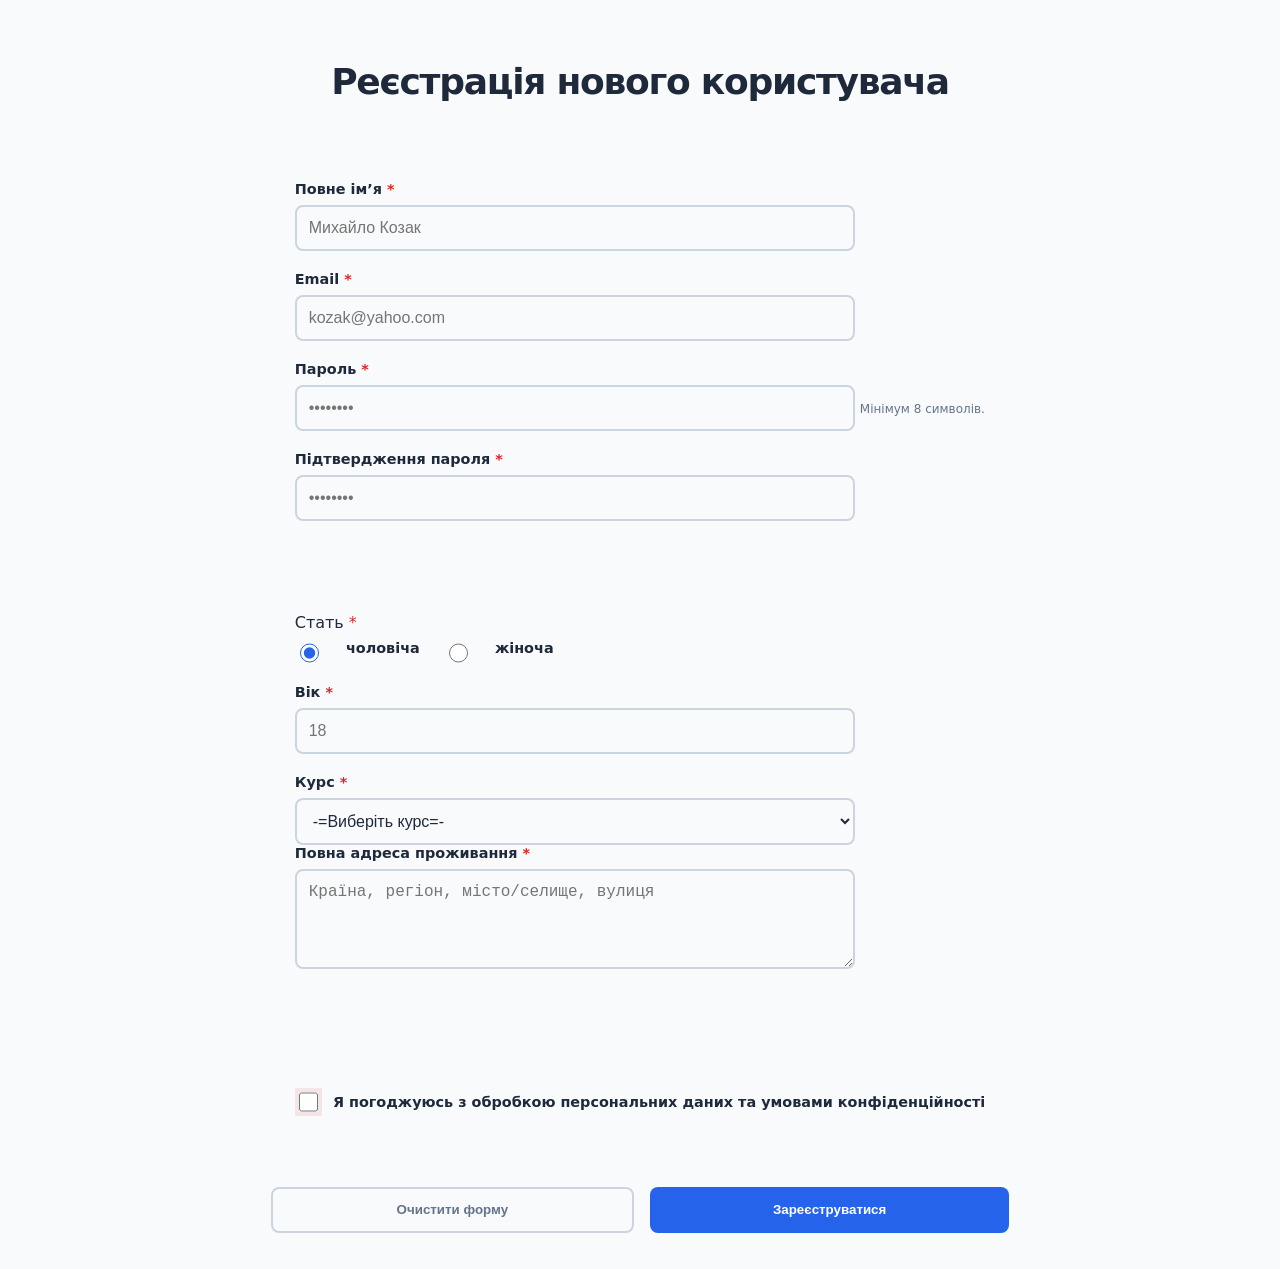
==== index.html @ 851d8f0f "first commit" ====
<!doctype html>
<html lang="uk">
    <head>
        <meta charset="UTF-8" />
        <meta
            name="viewport"
            content="width=device-width, initial-scale=1.0"
        />
        <title>Forms</title>
        <link
            rel="stylesheet"
            href="style.css"
        />
    </head>

    <body>
        <!-- Створи форму реєстрації користувача. Форма повинна містити такі елементи:
                    Повне ім’я
                    Email
                    Пароль
                    Підтвердження пароля
                    Стать (можна обрати один варіант)
                    Вік
                    Курс (спадний список із варіантами: Front-End, Back-End, Project Management, QA Manual)
                    Повна адреса проживання
                    Опція про погодження з умовами конфіденційності
                    Кнопка «Зареєструватись»
                    Зверни увагу, що форма повинна бути робоча, усі поля обов’язкові для заповнення, за натискання відправляються всі зазначені дані. Усі елементи мають необхідні атрибути зі вказаними коректними значеннями. -->
        <!-- Створи html-сторінку, яка міститиме форму, поділену на логічні блоки. Форма повинна мати всі можливі елементи різних типів. -->

        <section>
            <h1>Реєстрація нового користувача</h1>
            <p class="sr-only">Будь ласка, заповніть усі поля, щоб створити обліковий запис.</p>
            <form
                action="."
                method="POST"
            >
                <!-- Form  novalidate - Доступність (A11y): Коли ми використовуємо novalidate, ми самі керуємо атрибутами aria-invalid="true" та aria-describedby, що дозволяє скрінрідерам краще пояснювати користувачу, що саме він ввів не так.  Навіть з novalidate, такі атрибути як required, pattern, type="email" все одно працюють! Вони залишаються доступними для перевірки через JavaScript (form.checkValidity()), але просто перестають "бісити" користувача стандартними вікнами. -->

                <fieldset>
                    <legend class="sr-only">Облікові дані</legend>
                    <div class="form-group">
                        <label for="full-name">Повне ім’я
                            <span
                                class="required-mark"
                                aria-hidden="true"
                            >*</span>
                        </label>
                        <input
                            type="text"
                            name="full-name"
                            id="full-name"
                            minlength="2"
                            placeholder="Михайло Козак"
                            required
                            aria-required="true"
                            autocomplete="name"
                        />
                    </div>
                    <div class="form-group">
                        <label for="user-email">Email
                            <span
                                class="required-mark"
                                aria-hidden="true"
                            >*</span>
                        </label>
                        <input
                            type="email"
                            name="user-email"
                            id="user-email"
                            placeholder="kozak@yahoo.com"
                            required
                            aria-required="true"
                            autocomplete="email"
                            title="Будь ласка, введіть коректний email (наприклад: name@yahoo.com)"
                        />
                    </div>
                    <div class="form-group">
                        <label for="user-password">Пароль
                            <span
                                class="required-mark"
                                aria-hidden="true"
                            >*</span>
                        </label>
                        <input
                            type="password"
                            name="user-password"
                            id="user-password"
                            minlength="8"
                            placeholder="••••••••"
                            autocomplete="new-password"
                            required
                            aria-required="true"
                        />
                        <small id="password-hint">Мінімум 8 символів.</small>
                    </div>
                    <div class="form-group">
                        <label for="confirm-user-password">Підтвердження пароля
                            <span
                                class="required-mark"
                                aria-hidden="true"
                            >*</span>
                        </label>
                        <input
                            type="password"
                            name="confirm-user-password"
                            id="confirm-user-password"
                            placeholder="••••••••"
                            autocomplete="new-password"
                            required
                            aria-required="true"
                        />
                        <!-- <small
                            id="password-error"
                            class="error-message"
                        >Паролі не співпадають</small> -->
                    </div>
                </fieldset>

                <fieldset>
                    <legend class="sr-only">Особиста інформація</legend>
                    <div class="form-group">
                        <span id="gender-label">Стать
                            <span
                                class="required-mark"
                                aria-hidden="true"
                            >*</span>
                        </span>
                        <div
                            role="radiogroup"
                            id="gender-label"
                            class="radio-group"
                            aria-labelledby="gender-label"
                        >
                            <input
                                type="radio"
                                name="gender"
                                id="male"
                                value="male"
                                required
                                checked
                            />
                            <label for="male">чоловіча</label>
                            <input
                                type="radio"
                                name="gender"
                                id="female"
                                value="female"
                            />
                            <label for="female">жіноча</label>
                        </div>
                    </div>

                    <div class="form-group">
                        <label for="user-age">Вік
                            <span
                                class="required-mark"
                                aria-hidden="true"
                            >*</span>
                        </label>
                        <input
                            type="number"
                            name="user-age"
                            id="user-age"
                            min="14"
                            max="120"
                            placeholder="18"
                            required
                            aria-required="true"
                        />
                    </div>
                    <div class="form-group">
                        <label for="course">Курс
                            <span
                                class="required-mark"
                                aria-hidden="true"
                            >*</span>
                        </label>
                        <select
                            name="course"
                            id="course"
                            required
                            aria-required="true"
                        >
                            <option
                                value=""
                                disabled
                                hidden
                                selected
                            >-=Виберіть курс=-</option>
                            <option value="frontend">Front-End</option>
                            <option value="backend">Back-End</option>
                            <option value="pm">Project Management</option>
                            <option value="qa">QA Manual</option>
                        </select>
                        <div>
                            <label for="user-address">Повна адреса проживання
                                <span
                                    class="required-mark"
                                    aria-hidden="true"
                                >*</span>
                            </label>
                            <textarea
                                name="user-address"
                                id="user-address"
                                rows="4"
                                placeholder="Країна, регіон, місто/селище, вулиця"
                                required
                                required
                            ></textarea>
                        </div>
                    </div>
                </fieldset>
                <fieldset>
                    <legend class="sr-only">Згода та підтвердження</legend>
                    <div class="form-group checkbox-container">
                        <input
                            type="checkbox"
                            id="privacy-policy"
                            name="privacy_policy"
                            required
                            aria-required="true"
                        />
                        <label for="privacy-policy">Я погоджуюсь з обробкою персональних даних та умовами конфіденційності</label>
                    </div>
                </fieldset>
                <div class="actions">
                    <button type="reset">Очистити форму</button>
                    <button type="submit">Зареєструватися</button>
                </div>
            </form>
        </section>
    </body>
</html>
---- style.css ----
:root {
  --primary: #2563eb;
  --primary-hover: #1d4ed8;
  --error: #dc2626;
  --success: #16a34a;
  --bg-body: #f8fafc;
  --bg-card: #ffffff;
  --text-main: #1e293b;
  --text-muted: #64748b;
  --border: #cbd5e1;
  --radius: 8px;
  --shadow: 0 4px 6px -1px rgb(0 0 0 / 0.1);
}

@media (prefers-color-scheme: dark) {
  :root {
    --bg-body: #0f172a;
    --bg-card: #1e293b;
    --text-main: #f1f5f9;
    --text-muted: #94a3b8;
    --border: #334155;
  }
}

* {
  box-sizing: border-box;
}

body {
  font-family:
    system-ui,
    -apple-system,
    sans-serif;
  background-color: var(--bg-body);
  color: var(--text-main);
  display: flex;
  justify-content: center;
  padding: 2rem 1rem;
  margin: 0;
  min-height: 100vh;
}

.sr-only {
  position: absolute;
  width: 1px;
  height: 1px;
  padding: 0;
  margin: -1px;
  overflow: hidden;
  clip: rect(0, 0, 0, 0);
  white-space: nowrap;
  border: 0;
}

.container {
  width: 100%;
  max-width: 45rem;
  background: var(--bg-card);
  padding: 2.5rem;
  border-radius: var(--radius);
  box-shadow: var(--shadow);
}

@media (min-width: 640px) {
  .container {
    padding: 3rem;
  }
}

h1 {
  font-size: clamp(1.5rem, 5vw + 1rem, 2.25rem);
  margin-bottom: 2.5rem;
  color: var(--text-main);
  letter-spacing: -0.035em;
  text-align: center;
  line-height: 1.1;
  position: relative;
  padding-bottom: 1rem;
}

.form-group {
  margin-bottom: 1.25rem;
}

fieldset {
  border: none;
  padding: 1.5rem;
  margin: 0 0 1.5rem 0;
}

legend {
  font-weight: 700;
  padding: 0 0.5rem;
  color: var(--primary);
}

small {
  color: var(--text-muted);
  font-size: 0.75rem;
}

label,
.label-style {
  display: block;
  font-weight: 600;
  margin-bottom: 0.5rem;
  font-size: 0.9rem;
}

input:not([type='radio']):not([type='checkbox']),
select,
textarea {
  width: 100%;
  max-width: 35rem;
  padding: 0.75rem;
  border: 2px solid var(--border);
  border-radius: var(--radius);
  background: transparent;
  color: inherit;
  font-size: 1rem;
  transition: all 0.2s cubic-bezier(0.4, 0, 0.2, 1);
}

input:focus,
select:focus,
textarea:focus {
  outline: none;
  border-color: var(--primary);
  box-shadow: 0 0 0 4px rgba(37, 99, 235, 0.1);
}

/* Валідація: якщо поле невалідне ТА у фокусі (або після того як користувач почав писати) */
input:not(:placeholder-shown):invalid,
textarea:not(:placeholder-shown):invalid,
select:invalid:focus {
  border-color: var(--error);
  box-shadow: 0 0 0 4px rgba(220, 38, 38, 0.1);
}

/* Валідація: успішний стан (тільки коли поле заповнене правильно) */
input:not(:placeholder-shown):valid,
textarea:not(:placeholder-shown):valid {
  border-color: var(--success);
}

.checkbox-container {
  display: flex;
  align-items: center;
  gap: 0.75rem;
  margin: 1.5rem 0;
}

.checkbox-container label {
  margin-bottom: 0;
  cursor: pointer;
}

.radio-group {
  display: flex;
  gap: 1.5rem;
  margin-top: 0.5rem;
}

.radio-item {
  display: flex;
  align-items: center;
  gap: 0.5rem;
  cursor: pointer;
}

input[type='checkbox'],
input[type='radio'] {
  width: 1.2rem;
  height: 1.2rem;
  accent-color: var(--primary);
  cursor: pointer;
}

.actions {
  display: flex;
  flex-direction: column;
  gap: 1rem;
}

@media (min-width: 480px) {
  .actions {
    flex-direction: row;
  }
}

button {
  flex: 1;
  padding: 0.85rem;
  border-radius: var(--radius);
  font-weight: 700;
  cursor: pointer;
  transition:
    transform 0.1s,
    opacity 0.2s;
}

button[type='submit'] {
  background: var(--primary);
  color: white;
  border: none;
}

button[type='reset'] {
  background: transparent;
  border: 2px solid var(--border);
  color: var(--text-muted);
}

button:active {
  transform: scale(0.98);
}

.required-mark {
  color: var(--error);
}

/* Accessibility: Keyboard focus visual contrast */
button:focus-visible,
input:focus-visible,
select:focus-visible,
textarea:focus-visible {
  outline: 2px solid var(--primary);
  outline-offset: 2px;
}
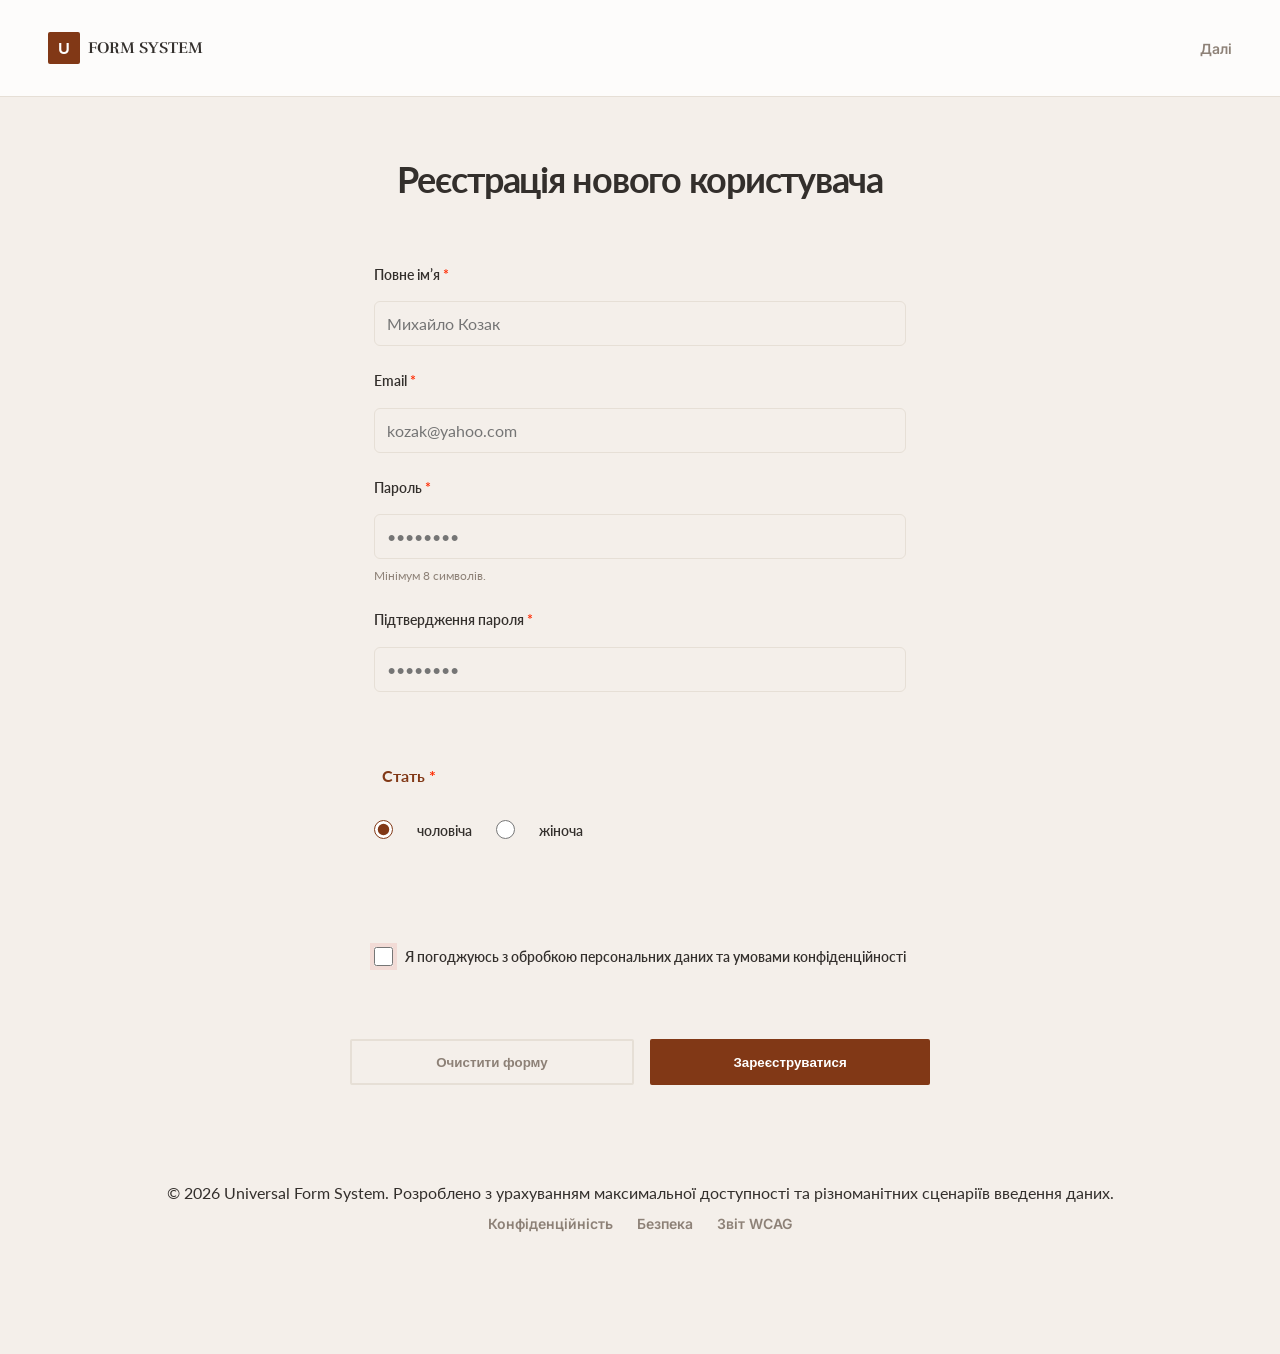
==== commit 4d86d6cb: "refactor: improve HTML structure and accessibility for user registration form" ====
--- a/index.html
+++ b/index.html
@@ -1,234 +1,165 @@
 <!doctype html>
 <html lang="uk">
-    <head>
-        <meta charset="UTF-8" />
-        <meta
-            name="viewport"
-            content="width=device-width, initial-scale=1.0"
-        />
-        <title>Forms</title>
-        <link
-            rel="stylesheet"
-            href="style.css"
-        />
-    </head>
+  <head>
+    <meta charset="UTF-8" />
+    <meta name="viewport" content="width=device-width, initial-scale=1.0" />
+    <title>Forms</title>
+    <link
+      href="https://fonts.googleapis.com/css2?family=Lato:wght@400;700;900&family=Rufina:wght@400;700&family=Inter:wght@400;600;700&display=swap"
+      rel="stylesheet"
+    />
+    <link rel="stylesheet" href="./styles/index.css" />
+  </head>
 
-    <body>
-        <!-- Створи форму реєстрації користувача. Форма повинна містити такі елементи:
-                    Повне ім’я
-                    Email
-                    Пароль
-                    Підтвердження пароля
-                    Стать (можна обрати один варіант)
-                    Вік
-                    Курс (спадний список із варіантами: Front-End, Back-End, Project Management, QA Manual)
-                    Повна адреса проживання
-                    Опція про погодження з умовами конфіденційності
-                    Кнопка «Зареєструватись»
-                    Зверни увагу, що форма повинна бути робоча, усі поля обов’язкові для заповнення, за натискання відправляються всі зазначені дані. Усі елементи мають необхідні атрибути зі вказаними коректними значеннями. -->
-        <!-- Створи html-сторінку, яка міститиме форму, поділену на логічні блоки. Форма повинна мати всі можливі елементи різних типів. -->
+  <body>
+    <header class="site-header">
+      <div class="container header-layout">
+        <!-- Accessible Brand Link -->
+        <a href="/" class="brand" aria-label="U Form System Home">
+          <!-- aria-hidden on the graphic element since the label reads it out -->
+          <span class="brand-logo" aria-hidden="true">U</span>
+          <span class="brand-text">FORM SYSTEM</span>
+        </a>
+        <!-- Semantic Navigation List -->
+        <nav class="main-nav" aria-label="Main Navigation">
+          <a href="./extra-form.html" class="nav-link">Далі</a>
+        </nav>
+      </div>
+    </header>
+    <main id="main-content" class="container main-content">
+      <!-- Створи форму реєстрації користувача. Форма повинна містити такі елементи:
+                            Повне ім’я
+                            Email
+                            Пароль
+                            Підтвердження пароля
+                            Стать (можна обрати один варіант)
+                            Вік
+                            Курс (спадний список із варіантами: Front-End, Back-End, Project Management, QA Manual)
+                            Повна адреса проживання
+                            Опція про погодження з умовами конфіденційності
+                            Кнопка «Зареєструватись»
+                            Зверни увагу, що форма повинна бути робоча, усі поля обов’язкові для заповнення, за натискання відправляються всі зазначені дані. Усі елементи мають необхідні атрибути зі вказаними коректними значеннями. -->
+      <!-- Створи html-сторінку, яка міститиме форму, поділену на логічні блоки. Форма повинна мати всі можливі елементи різних типів. -->
 
-        <section>
-            <h1>Реєстрація нового користувача</h1>
-            <p class="sr-only">Будь ласка, заповніть усі поля, щоб створити обліковий запис.</p>
-            <form
-                action="."
-                method="POST"
-            >
-                <!-- Form  novalidate - Доступність (A11y): Коли ми використовуємо novalidate, ми самі керуємо атрибутами aria-invalid="true" та aria-describedby, що дозволяє скрінрідерам краще пояснювати користувачу, що саме він ввів не так.  Навіть з novalidate, такі атрибути як required, pattern, type="email" все одно працюють! Вони залишаються доступними для перевірки через JavaScript (form.checkValidity()), але просто перестають "бісити" користувача стандартними вікнами. -->
+      <section>
+        <h1>Реєстрація нового користувача</h1>
+        <p class="sr-only">Будь ласка, заповніть усі поля, щоб створити обліковий запис.</p>
+        <form action="." method="POST">
+          <!-- Form  novalidate - Доступність (A11y): Коли ми використовуємо novalidate, ми самі керуємо атрибутами aria-invalid="true" та aria-describedby, що дозволяє скрінрідерам краще пояснювати користувачу, що саме він ввів не так.  Навіть з novalidate, такі атрибути як required, pattern, type="email" все одно працюють! Вони залишаються доступними для перевірки через JavaScript (form.checkValidity()), але просто перестають "бісити" користувача стандартними вікнами. -->
 
-                <fieldset>
-                    <legend class="sr-only">Облікові дані</legend>
-                    <div class="form-group">
-                        <label for="full-name">Повне ім’я
-                            <span
-                                class="required-mark"
-                                aria-hidden="true"
-                            >*</span>
-                        </label>
-                        <input
-                            type="text"
-                            name="full-name"
-                            id="full-name"
-                            minlength="2"
-                            placeholder="Михайло Козак"
-                            required
-                            aria-required="true"
-                            autocomplete="name"
-                        />
-                    </div>
-                    <div class="form-group">
-                        <label for="user-email">Email
-                            <span
-                                class="required-mark"
-                                aria-hidden="true"
-                            >*</span>
-                        </label>
-                        <input
-                            type="email"
-                            name="user-email"
-                            id="user-email"
-                            placeholder="kozak@yahoo.com"
-                            required
-                            aria-required="true"
-                            autocomplete="email"
-                            title="Будь ласка, введіть коректний email (наприклад: name@yahoo.com)"
-                        />
-                    </div>
-                    <div class="form-group">
-                        <label for="user-password">Пароль
-                            <span
-                                class="required-mark"
-                                aria-hidden="true"
-                            >*</span>
-                        </label>
-                        <input
-                            type="password"
-                            name="user-password"
-                            id="user-password"
-                            minlength="8"
-                            placeholder="••••••••"
-                            autocomplete="new-password"
-                            required
-                            aria-required="true"
-                        />
-                        <small id="password-hint">Мінімум 8 символів.</small>
-                    </div>
-                    <div class="form-group">
-                        <label for="confirm-user-password">Підтвердження пароля
-                            <span
-                                class="required-mark"
-                                aria-hidden="true"
-                            >*</span>
-                        </label>
-                        <input
-                            type="password"
-                            name="confirm-user-password"
-                            id="confirm-user-password"
-                            placeholder="••••••••"
-                            autocomplete="new-password"
-                            required
-                            aria-required="true"
-                        />
-                        <!-- <small
-                            id="password-error"
-                            class="error-message"
-                        >Паролі не співпадають</small> -->
-                    </div>
-                </fieldset>
+          <fieldset>
+            <legend class="sr-only">Облікові дані</legend>
+            <div class="form-group">
+              <label for="full-name"
+                >Повне ім’я
+                <span class="required-mark" aria-hidden="true">*</span>
+              </label>
+              <input
+                type="text"
+                name="full-name"
+                id="full-name"
+                minlength="2"
+                placeholder="Михайло Козак"
+                required
+                autocomplete="name"
+              />
+            </div>
+            <div class="form-group">
+              <label for="user-email"
+                >Email
+                <span class="required-mark" aria-hidden="true">*</span>
+              </label>
+              <input
+                type="email"
+                name="user-email"
+                id="user-email"
+                placeholder="kozak@yahoo.com"
+                required
+                autocomplete="email"
+                title="Будь ласка, введіть коректний email (наприклад: name@yahoo.com)"
+              />
+            </div>
+            <div class="form-group">
+              <label for="user-password"
+                >Пароль
+                <span class="required-mark" aria-hidden="true">*</span>
+              </label>
+              <input
+                type="password"
+                name="user-password"
+                id="user-password"
+                minlength="8"
+                placeholder="••••••••"
+                autocomplete="new-password"
+                required
+                aria-describedby="password-hint"
+              />
+              <small id="password-hint">Мінімум 8 символів.</small>
+            </div>
+            <div class="form-group">
+              <label for="confirm-user-password"
+                >Підтвердження пароля
+                <span class="required-mark" aria-hidden="true">*</span>
+              </label>
+              <input
+                type="password"
+                name="confirm-user-password"
+                id="confirm-user-password"
+                placeholder="••••••••"
+                autocomplete="new-password"
+                required
+              />
+              <!-- <small
+                                    id="password-error"
+                                    class="error-message"
+                                >Паролі не співпадають</small> -->
+            </div>
+          </fieldset>
 
-                <fieldset>
-                    <legend class="sr-only">Особиста інформація</legend>
-                    <div class="form-group">
-                        <span id="gender-label">Стать
-                            <span
-                                class="required-mark"
-                                aria-hidden="true"
-                            >*</span>
-                        </span>
-                        <div
-                            role="radiogroup"
-                            id="gender-label"
-                            class="radio-group"
-                            aria-labelledby="gender-label"
-                        >
-                            <input
-                                type="radio"
-                                name="gender"
-                                id="male"
-                                value="male"
-                                required
-                                checked
-                            />
-                            <label for="male">чоловіча</label>
-                            <input
-                                type="radio"
-                                name="gender"
-                                id="female"
-                                value="female"
-                            />
-                            <label for="female">жіноча</label>
-                        </div>
-                    </div>
+          <fieldset>
+            <legend>
+              Стать
+              <span class="required-mark" aria-hidden="true">*</span>
+            </legend>
 
-                    <div class="form-group">
-                        <label for="user-age">Вік
-                            <span
-                                class="required-mark"
-                                aria-hidden="true"
-                            >*</span>
-                        </label>
-                        <input
-                            type="number"
-                            name="user-age"
-                            id="user-age"
-                            min="14"
-                            max="120"
-                            placeholder="18"
-                            required
-                            aria-required="true"
-                        />
-                    </div>
-                    <div class="form-group">
-                        <label for="course">Курс
-                            <span
-                                class="required-mark"
-                                aria-hidden="true"
-                            >*</span>
-                        </label>
-                        <select
-                            name="course"
-                            id="course"
-                            required
-                            aria-required="true"
-                        >
-                            <option
-                                value=""
-                                disabled
-                                hidden
-                                selected
-                            >-=Виберіть курс=-</option>
-                            <option value="frontend">Front-End</option>
-                            <option value="backend">Back-End</option>
-                            <option value="pm">Project Management</option>
-                            <option value="qa">QA Manual</option>
-                        </select>
-                        <div>
-                            <label for="user-address">Повна адреса проживання
-                                <span
-                                    class="required-mark"
-                                    aria-hidden="true"
-                                >*</span>
-                            </label>
-                            <textarea
-                                name="user-address"
-                                id="user-address"
-                                rows="4"
-                                placeholder="Країна, регіон, місто/селище, вулиця"
-                                required
-                                required
-                            ></textarea>
-                        </div>
-                    </div>
-                </fieldset>
-                <fieldset>
-                    <legend class="sr-only">Згода та підтвердження</legend>
-                    <div class="form-group checkbox-container">
-                        <input
-                            type="checkbox"
-                            id="privacy-policy"
-                            name="privacy_policy"
-                            required
-                            aria-required="true"
-                        />
-                        <label for="privacy-policy">Я погоджуюсь з обробкою персональних даних та умовами конфіденційності</label>
-                    </div>
-                </fieldset>
-                <div class="actions">
-                    <button type="reset">Очистити форму</button>
-                    <button type="submit">Зареєструватися</button>
-                </div>
-            </form>
-        </section>
-    </body>
-</html>+            <div class="radio-group">
+              <input type="radio" name="gender" id="male" value="male" required checked />
+              <label for="male">чоловіча</label>
+
+              <input type="radio" name="gender" id="female" value="female" />
+              <label for="female">жіноча</label>
+            </div>
+          </fieldset>
+          <fieldset>
+            <legend class="sr-only">Згода та підтвердження</legend>
+            <div class="checkbox-container">
+              <input type="checkbox" id="privacy-policy" name="privacy_policy" required />
+              <label for="privacy-policy"
+                >Я погоджуюсь з обробкою персональних даних та умовами конфіденційності</label
+              >
+            </div>
+          </fieldset>
+          <div class="actions">
+            <button type="reset">Очистити форму</button>
+            <button type="submit">Зареєструватися</button>
+          </div>
+        </form>
+      </section>
+    </main>
+    <footer>
+      <div class="container footer-container">
+        <p>
+          © 2026 Universal Form System. Розроблено з урахуванням максимальної доступності та
+          різноманітних сценаріїв введення даних.
+        </p>
+        <nav class="footer-nav" aria-label="Footer Navigation">
+          <ul class="nav-list">
+            <li><a href="." class="nav-link">Конфіденційність</a></li>
+            <li><a href="." class="nav-link">Безпека</a></li>
+            <li><a href="." class="nav-link">Звіт WCAG</a></li>
+          </ul>
+        </nav>
+      </div>
+    </footer>
+  </body>
+</html>
--- a/styles/index.css
+++ b/styles/index.css
@@ -0,0 +1,509 @@
+:root {
+  --primary: #813816;
+  --primary-hover: #692406;
+  --error: #ff2a00;
+  --success: #2f4d01;
+  --bg-body: #f4efea;
+  --bg-card: #ffffff;
+  --text-main: #332f2c;
+  --text-muted: #8d8177;
+  --border: #e6dfd6;
+  --radius: 2px;
+  --shadow: 0 10px 30px -10px rgba(188, 108, 71, 0.15);
+
+  /* Typography Stacks */
+  --font-body: 'Lato', system-ui, -apple-system, sans-serif;
+  --font-heading: 'Rufina', Georgia, serif;
+  --font-ui: 'Inter', system-ui, -apple-system, sans-serif;
+
+  /* Spacing */
+  --spacing-sm: 0.5rem;
+  --spacing-md: 1rem;
+  --spacing-lg: 1.5rem;
+  --spacing-xl: 2rem;
+
+  /* Typography */
+  --font-family: -apple-system, BlinkMacSystemFont, "Segoe UI", Roboto, Helvetica, Arial, sans-serif;
+  --font-size-sm: 0.875rem;
+  --font-size-base: 1rem;
+  --font-size-lg: 1.25rem;
+}
+
+@media (prefers-color-scheme: dark) {
+  :root {
+    --primary: #d9a285;
+    --primary-hover: #e5bdaf;
+    --bg-body: #1c1917;
+    --bg-card: #262320;
+    --text-main: #f0e9e2;
+    --text-muted: #a39589;
+    --border: #3d3630;
+    --shadow: 0 0 0 1px #3d3630;
+  }
+}
+
+* {
+  box-sizing: border-box;
+  margin: 0;
+  padding: 0;
+}
+
+body {
+  font-family: var(--font-body);
+  background-color: var(--bg-body);
+  color: var(--text-main);
+  /* Padding accounts for fixed header */
+  padding-top: 5rem;
+  padding-bottom: 4rem;
+  display: flex;
+  flex-direction: column;
+  justify-content: center;
+  margin: 0;
+  min-height: 100vh;
+  line-height: 1.5;
+  -webkit-font-smoothing: antialiased;
+  scroll-behavior: smooth;
+}
+
+main {
+  flex: 1;
+}
+
+.sr-only {
+  position: absolute;
+  width: 1px;
+  height: 1px;
+  padding: 0;
+  margin: -1px;
+  overflow: hidden;
+  clip: rect(0, 0, 0, 0);
+  white-space: nowrap;
+  border-width: 0;
+}
+
+/* Universal focus state for keyboard navigators */
+:focus-visible {
+  outline: 2px solid var(--primary);
+  outline-offset: 2px;
+  border-radius: var(--radius);
+}
+
+.container {
+  display: flex;
+  align-items: center;
+  justify-content: center;
+  width: 100%;
+  max-width: 80rem;
+  margin: 0 auto;
+  padding: 0 1rem;
+}
+
+.site-header {
+  position: fixed;
+  top: 0;
+  left: 0;
+  right: 0;
+  z-index: 50;
+  /* Using modern color-mix to apply opacity to hex variables for blur */
+  background-color: color-mix(in srgb, var(--bg-card) 80%, transparent);
+  backdrop-filter: blur(12px);
+  -webkit-backdrop-filter: blur(12px);
+  border-bottom: 1px solid var(--border);
+}
+
+.header-layout {
+  display: flex;
+  align-items: center;
+  justify-content: space-between;
+  height: 4rem;
+  gap: 1rem;
+}
+
+.brand {
+  display: flex;
+  align-items: center;
+  gap: 0.5rem;
+  text-decoration: none;
+  color: var(--text-main);
+  flex-shrink: 0;
+  /* Prevents shrinking on small mobile screens */
+}
+
+.brand-logo {
+  width: 2rem;
+  height: 2rem;
+  background-color: var(--primary);
+  color: var(--bg-card);
+  border-radius: var(--radius);
+  display: flex;
+  align-items: center;
+  justify-content: center;
+  font-weight: 700;
+  transition: background-color 0.2s ease;
+}
+
+.brand:hover .brand-logo {
+  background-color: var(--primary-hover);
+}
+
+.brand-text {
+  font-family: var(--font-heading);
+  font-weight: 700;
+  letter-spacing: 0;
+}
+
+.main-nav {
+  /* Mobile-first: Scrollable horizontal list like Apple.com */
+  overflow-x: auto;
+  -webkit-overflow-scrolling: touch;
+  scrollbar-width: none;
+  /* Firefox */
+}
+
+.main-nav::-webkit-scrollbar {
+  display: none;
+  /* Chrome/Safari */
+}
+
+.nav-list {
+  display: flex;
+  align-items: center;
+  gap: 1.5rem;
+  list-style: none;
+  margin: 0;
+  padding: 0;
+}
+
+.nav-link {
+  display: block;
+  font-family: var(--font-ui);
+  font-size: 0.875rem;
+  font-weight: 600;
+  color: var(--text-muted);
+  text-decoration: none;
+  white-space: nowrap;
+  /* Prevents wrapping on mobile */
+  transition: color 0.15s ease-in-out;
+  padding: 0.5rem 0;
+}
+
+.nav-link:hover,
+.nav-link:focus {
+  color: var(--text-main);
+}
+
+.main-content {
+  display: flex;
+  flex-direction: column;
+  gap: 4rem;
+  margin-top: 2rem;
+}
+
+
+/* Desktop Adjustments */
+@media (min-width: 768px) {
+  .main-nav {
+    overflow-x: visible;
+  }
+
+  .content-section {
+    min-height: 50vh;
+  }
+
+  .container {
+    padding: 3rem;
+  }
+}
+
+h1 {
+  font-size: clamp(1.5rem, 5vw + 1rem, 2.25rem);
+  margin-bottom: 2.5rem;
+  color: var(--text-main);
+  letter-spacing: -0.035em;
+  text-align: center;
+  line-height: 1.1;
+}
+
+.form-grid {
+  display: grid;
+  grid-template-columns: 1fr;
+  gap: var(--spacing-xl) var(--spacing-lg);
+  width: 100%;
+  max-width: 45rem;
+}
+
+@media (min-width: 640px) {
+  .form-grid {
+    grid-template-columns: repeat(2, 1fr);
+  }
+}
+
+.form-group {
+  display: flex;
+  flex-direction: column;
+  gap: var(--spacing-sm);
+  margin-bottom: 1.5rem;
+}
+
+
+fieldset {
+  border: none;
+  padding: 1.5rem;
+  margin: 0 0 1.5rem 0;
+}
+
+legend {
+  font-weight: 700;
+  padding: 0 0.5rem;
+  color: var(--primary);
+}
+
+small {
+  color: var(--text-muted);
+  font-size: 0.75rem;
+}
+
+.content-fieldset {
+  min-height: 40vh;
+  display: flex;
+  align-items: center;
+  justify-content: center;
+  background-color: var(--bg-card);
+  border-radius: var(--radius);
+  box-shadow: var(--shadow);
+  border: 1px solid var(--border);
+  padding: 2rem;
+  /* Scroll margin accounts for the fixed header height when anchor linking */
+  scroll-margin-top: 6rem;
+}
+
+.legend-fieldset {
+  font-family: var(--font-heading);
+  font-size: 1.875rem;
+  font-weight: 700;
+  color: var(--text-muted);
+}
+
+label,
+.label-style {
+  display: block;
+  font-weight: 600;
+  margin-bottom: 0.5rem;
+  font-size: 0.9rem;
+}
+
+input:not([type='radio']):not([type='checkbox']),
+select,
+textarea {
+  width: 100%;
+  max-width: 35rem;
+  padding: 0.75rem;
+  border: 1px solid var(--border);
+  border-radius: var(--radius);
+  background: transparent;
+  color: inherit;
+  font-size: var(--font-size-base);
+  font-family: inherit;
+  border-radius: 6px;
+  transition: border-color 0.2s, box-shadow 0.2s;
+  /* transition: all 0.2s cubic-bezier(0.4, 0, 0.2, 1); */
+}
+
+input:focus,
+select:focus,
+textarea:focus {
+  outline: none;
+  border-color: var(--primary);
+  box-shadow: 0 0 0 4px rgba(37, 99, 235, 0.1);
+}
+
+/* Валідація: якщо поле невалідне ТА у фокусі (або після того як користувач почав писати) */
+input:not(:placeholder-shown):invalid,
+textarea:not(:placeholder-shown):invalid,
+select:invalid:focus {
+  border-color: var(--error);
+  box-shadow: 0 0 0 4px rgba(220, 38, 38, 0.1);
+}
+
+/* Валідація: успішний стан (тільки коли поле заповнене правильно) */
+input:not(:placeholder-shown):valid,
+textarea:not(:placeholder-shown):valid {
+  border-color: var(--success);
+}
+
+/* Select specifics */
+select[multiple] {
+  padding: 0.5rem;
+}
+
+select[multiple] option {
+  padding: 0.25rem 0.5rem;
+  border-radius: var(--radius-sm);
+}
+
+/* Search input specific styling */
+.input-wrapper {
+  position: relative;
+  width: 100%;
+}
+
+.input-icon {
+  position: absolute;
+  left: 12px;
+  top: 50%;
+  transform: translateY(-50%);
+  width: 16px;
+  height: 16px;
+  color: var(--text-muted);
+  pointer-events: none;
+}
+
+.search-input,
+.url-input,
+.tel-input {
+  padding-left: 36px !important;
+  /* Make room for icon */
+}
+
+input[type="range"] {
+  accent-color: var(--primary);
+}
+
+.input-color {
+  padding: 0;
+  height: 42px;
+  padding-left: 36px;
+  background-color: #ffffff;
+}
+
+textarea {
+  resize: verical;
+}
+
+.checkbox-container {
+  display: flex;
+  align-items: center;
+  gap: 0.75rem;
+  margin: 1.5rem 0;
+}
+
+.checkbox-container label {
+  margin-bottom: 0;
+  cursor: pointer;
+}
+
+.radio-group {
+  display: flex;
+  gap: 1.5rem;
+  margin-top: 0.5rem;
+}
+
+.radio-item {
+  display: flex;
+  align-items: center;
+  gap: 0.5rem;
+  cursor: pointer;
+}
+
+input[type='checkbox'],
+input[type='radio'] {
+  width: 1.2rem;
+  height: 1.2rem;
+  accent-color: var(--primary);
+  cursor: pointer;
+}
+
+/* Custom File Upload */
+.file-upload-area {
+  position: relative;
+  border: 2px dashed var(--border-color);
+  border-radius: var(--radius-md);
+  padding: var(--space-8);
+  text-align: center;
+  background-color: var(--bg-base);
+  transition: all 0.2s ease;
+  cursor: pointer;
+}
+
+.file-upload-area:hover,
+.file-upload-area:focus-within {
+  border-color: var(--primary);
+  background-color: var(--bg-card);
+}
+
+.file-upload-content {
+  display: flex;
+  flex-direction: column;
+  align-items: center;
+  gap: var(--space-2);
+  color: var(--text-muted);
+}
+
+.file-upload-icon {
+  width: 2rem;
+  height: 2rem;
+  color: var(--color-primary);
+}
+
+.actions {
+  display: flex;
+  flex-direction: column;
+  gap: 1rem;
+}
+
+@media (min-width: 480px) {
+  .actions {
+    flex-direction: row;
+  }
+}
+
+button {
+  flex: 1;
+  padding: 0.85rem;
+  border-radius: var(--radius);
+  font-weight: 700;
+  cursor: pointer;
+  transition:
+    transform 0.1s,
+    opacity 0.2s;
+}
+
+button[type='submit'] {
+  background: var(--primary);
+  color: white;
+  border: none;
+}
+
+button[type='reset'] {
+  background: transparent;
+  border: 2px solid var(--border);
+  color: var(--text-muted);
+}
+
+button:active {
+  transform: scale(0.98);
+}
+
+.required-mark {
+  color: var(--error);
+}
+
+/* Accessibility: Keyboard focus visual contrast */
+button:focus-visible,
+input:focus-visible,
+select:focus-visible,
+textarea:focus-visible {
+  outline: 2px solid var(--primary);
+  outline-offset: 2px;
+}
+
+.footer-container {
+  flex-direction: column;
+}
+
+.footer-nav {
+  display: flex;
+  align-items: center;
+  justify-content: center;
+  gap: 1rem;
+}
